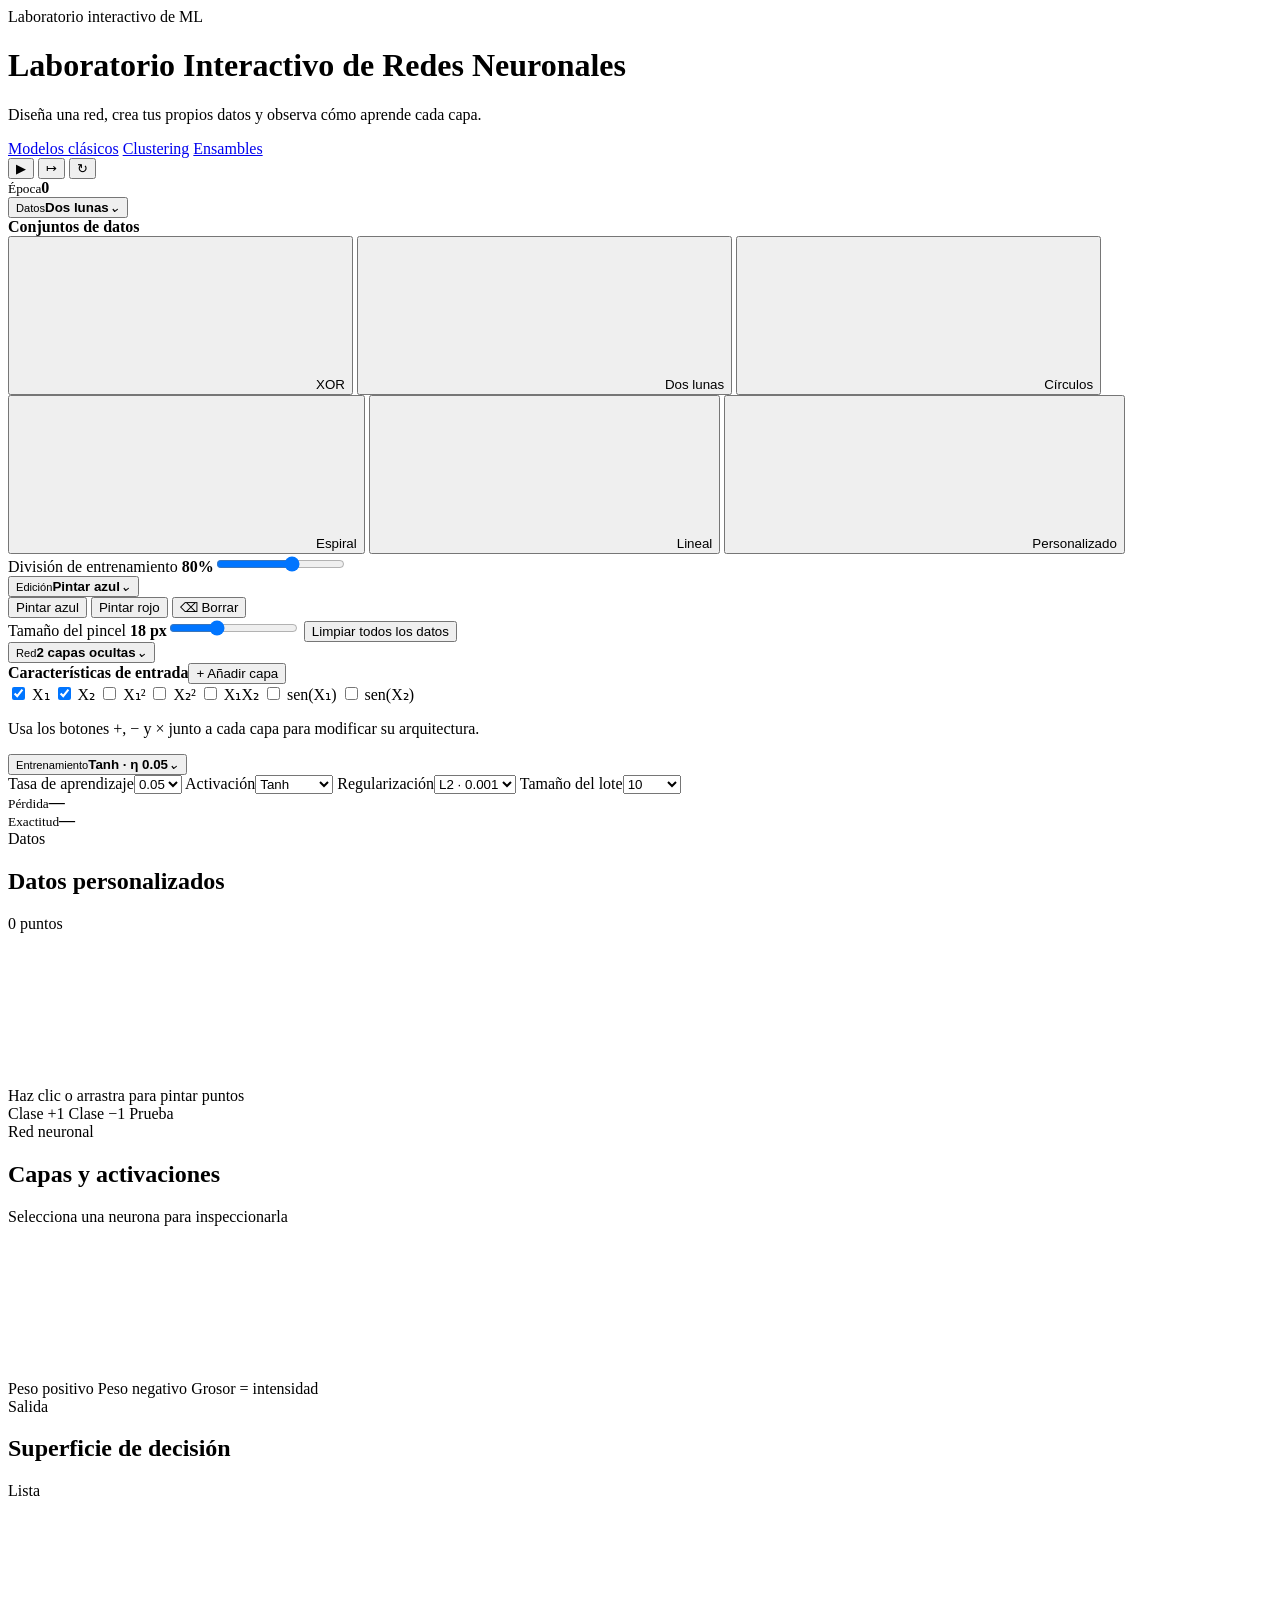
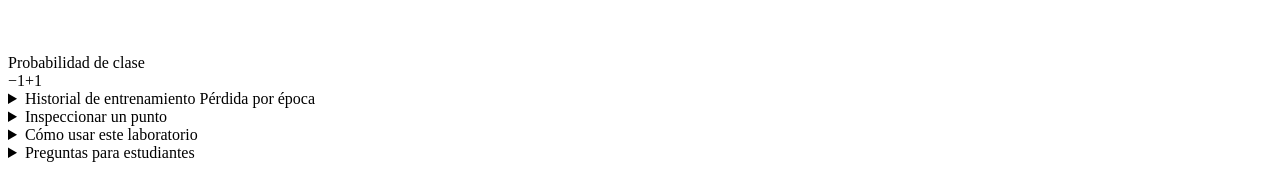
==== 2026/NeuralPlayGround.html @ 1a888f6a "Add files via upload" ====
<!doctype html>
<html lang="es">
<head>
  <meta charset="UTF-8">
  <meta name="viewport" content="width=device-width, initial-scale=1.0">
  <meta name="description" content="Laboratorio interactivo de redes neuronales con datos personalizados.">
  <title>Laboratorio Interactivo de Redes Neuronales</title>
  <link rel="preconnect" href="https://fonts.googleapis.com">
  <link rel="preconnect" href="https://fonts.gstatic.com" crossorigin>
  <link href="https://fonts.googleapis.com/css2?family=DM+Sans:wght@400;500;600;700&family=Manrope:wght@600;700;800&display=swap" rel="stylesheet">
  <link rel="stylesheet" href="neural.css">
</head>
<body>
  <div class="app-shell">
    <header class="hero">
      <div>
        <div class="eyebrow"><span class="pulse-dot"></span> Laboratorio interactivo de ML</div>
        <h1>Laboratorio Interactivo de Redes Neuronales</h1>
        <p>Diseña una red, crea tus propios datos y observa cómo aprende cada capa.</p>
      </div>
      <nav class="app-links">
        <a href="classic.html">Modelos clásicos</a>
        <a href="clustering.html">Clustering</a>
        <a href="index.html">Ensambles</a>
      </nav>
    </header>

    <section class="training-bar">
      <button class="icon-button primary" id="playButton" title="Iniciar o pausar">▶</button>
      <button class="icon-button" id="stepButton" title="Entrenar una época">↦</button>
      <button class="icon-button" id="resetButton" title="Reiniciar la red">↻</button>
      <div class="epoch-readout"><small>Época</small><strong id="epochValue">0</strong></div>

      <div class="top-menu">
        <button class="top-menu-trigger" data-menu="dataMenu"><small>Datos</small><b id="datasetLabel">Dos lunas</b><i>⌄</i></button>
        <div class="top-popover dataset-popover" id="dataMenu">
          <b class="popover-title">Conjuntos de datos</b>
          <div class="dataset-grid" id="datasetGrid">
            <button data-dataset="xor"><canvas></canvas><span>XOR</span></button>
            <button data-dataset="moons" class="active"><canvas></canvas><span>Dos lunas</span></button>
            <button data-dataset="circles"><canvas></canvas><span>Círculos</span></button>
            <button data-dataset="spiral"><canvas></canvas><span>Espiral</span></button>
            <button data-dataset="linear"><canvas></canvas><span>Lineal</span></button>
            <button data-dataset="custom"><canvas></canvas><span>Personalizado</span></button>
          </div>
          <label class="slider-row">División de entrenamiento <b id="splitValue">80%</b><input type="range" id="trainSplit" min="50" max="100" value="80"></label>
        </div>
      </div>

      <div class="top-menu">
        <button class="top-menu-trigger" data-menu="editMenu"><small>Edición</small><b id="toolLabel">Pintar azul</b><i>⌄</i></button>
        <div class="top-popover" id="editMenu">
          <div class="editor-toolbar" id="toolButtons">
            <button class="tool blue active" data-tool="blue"><i></i> Pintar azul</button>
            <button class="tool red" data-tool="red"><i></i> Pintar rojo</button>
            <button class="tool" data-tool="erase">⌫ Borrar</button>
          </div>
          <label class="slider-row">Tamaño del pincel <b id="brushValue">18 px</b><input type="range" id="brushSize" min="5" max="42" value="18"></label>
          <button class="popover-action" id="clearButton">Limpiar todos los datos</button>
        </div>
      </div>

      <div class="top-menu">
        <button class="top-menu-trigger" data-menu="networkMenu"><small>Red</small><b id="networkSummary">2 capas ocultas</b><i>⌄</i></button>
        <div class="top-popover wide-popover" id="networkMenu">
          <div class="popover-header"><b>Características de entrada</b><button class="small-button" id="addLayer">+ Añadir capa</button></div>
          <div class="feature-picker">
            <label><input type="checkbox" data-feature="x" checked> X₁</label>
            <label><input type="checkbox" data-feature="y" checked> X₂</label>
            <label><input type="checkbox" data-feature="x2"> X₁²</label>
            <label><input type="checkbox" data-feature="y2"> X₂²</label>
            <label><input type="checkbox" data-feature="xy"> X₁X₂</label>
            <label><input type="checkbox" data-feature="sinx"> sen(X₁)</label>
            <label><input type="checkbox" data-feature="siny"> sen(X₂)</label>
          </div>
          <p class="popover-note">Usa los botones +, − y × junto a cada capa para modificar su arquitectura.</p>
        </div>
      </div>

      <div class="top-menu">
        <button class="top-menu-trigger" data-menu="trainingMenu"><small>Entrenamiento</small><b id="trainingSummary">Tanh · η 0.05</b><i>⌄</i></button>
        <div class="top-popover training-popover" id="trainingMenu">
          <label>Tasa de aprendizaje<select id="learningRate"><option value="0.01">0.01</option><option value="0.03">0.03</option><option value="0.05" selected>0.05</option><option value="0.1">0.10</option><option value="0.2">0.20</option></select></label>
          <label>Activación<select id="activation"><option value="tanh" selected>Tanh</option><option value="relu">ReLU</option><option value="sigmoid">Sigmoide</option></select></label>
          <label>Regularización<select id="regularization"><option value="0">Ninguna</option><option value="0.001" selected>L2 · 0.001</option><option value="0.01">L2 · 0.01</option><option value="0.1">L2 · 0.1</option></select></label>
          <label>Tamaño del lote<select id="batchSize"><option value="1">1</option><option value="10" selected>10</option><option value="30">30</option><option value="1000">Todos</option></select></label>
        </div>
      </div>

      <div class="metric-pill"><small>Pérdida</small><strong id="lossValue">—</strong></div>
      <div class="metric-pill"><small>Exactitud</small><strong id="accuracyValue">—</strong></div>
    </section>

    <main class="playground">
      <aside class="data-panel panel">
        <div class="panel-heading"><div><span class="kicker">Datos</span><h2>Datos personalizados</h2></div><span id="pointCount">0 puntos</span></div>
        <div class="data-canvas-wrap">
          <canvas id="dataCanvas" aria-label="Lienzo editable de datos"></canvas>
          <div class="canvas-tip">Haz clic o arrastra para pintar puntos</div>
        </div>
        <div class="legend"><span><i class="blue-dot"></i> Clase +1</span><span><i class="red-dot"></i> Clase −1</span><span><i class="test-ring"></i> Prueba</span></div>
      </aside>

      <section class="network-panel panel">
        <div class="panel-heading">
          <div><span class="kicker">Red neuronal</span><h2>Capas y activaciones</h2></div>
          <span class="panel-note">Selecciona una neurona para inspeccionarla</span>
        </div>
        <div class="network-stage">
          <svg id="networkEdges" aria-hidden="true"></svg>
          <div class="network-columns" id="networkColumns"></div>
        </div>
        <div class="network-help">
          <span><i class="weight-line positive"></i> Peso positivo</span>
          <span><i class="weight-line negative"></i> Peso negativo</span>
          <span>Grosor = intensidad</span>
        </div>
      </section>

      <aside class="output-panel panel">
        <div class="panel-heading"><div><span class="kicker">Salida</span><h2>Superficie de decisión</h2></div><span class="status" id="trainingStatus">Lista</span></div>
        <div class="output-canvas-wrap">
          <canvas id="outputCanvas" aria-label="Superficie de decisión de la red neuronal"></canvas>
          <div class="output-label">Probabilidad de clase</div>
        </div>
        <div class="probability-scale"><span>−1</span><i></i><span>+1</span></div>
        <details class="output-dropdown">
          <summary>Historial de entrenamiento <span id="historyLabel">Pérdida por época</span></summary>
          <div class="chart-card"><canvas id="lossChart"></canvas></div>
        </details>
        <details class="output-dropdown">
          <summary>Inspeccionar un punto</summary>
          <div class="prediction-card">
            <div><label>X₁<input type="number" id="predictX" value="0" step=".1"></label><label>X₂<input type="number" id="predictY" value="0" step=".1"></label><button id="predictButton">Predecir</button></div>
            <p id="predictionText">La red está lista para recibir una entrada.</p>
          </div>
        </details>
      </aside>
    </main>

    <section class="lesson-bar">
      <details>
        <summary>Cómo usar este laboratorio</summary>
        <p>Selecciona o pinta datos, edita las capas ocultas y utiliza Reproducir o Paso. Pulsa una neurona para mostrar su mapa de activación.</p>
      </details>
      <details>
        <summary>Preguntas para estudiantes</summary>
        <ol>
          <li>¿Por qué las capas ocultas pueden resolver XOR?</li>
          <li>¿Qué cambia al añadir más neuronas?</li>
          <li>¿Cómo afecta la tasa de aprendizaje a la estabilidad?</li>
          <li>¿Por qué puede bajar la pérdida mientras empeora la prueba?</li>
          <li>¿Cómo modifica la regularización la frontera?</li>
        </ol>
      </details>
    </section>
  </div>
  <script src="neural.js"></script>
</body>
</html>
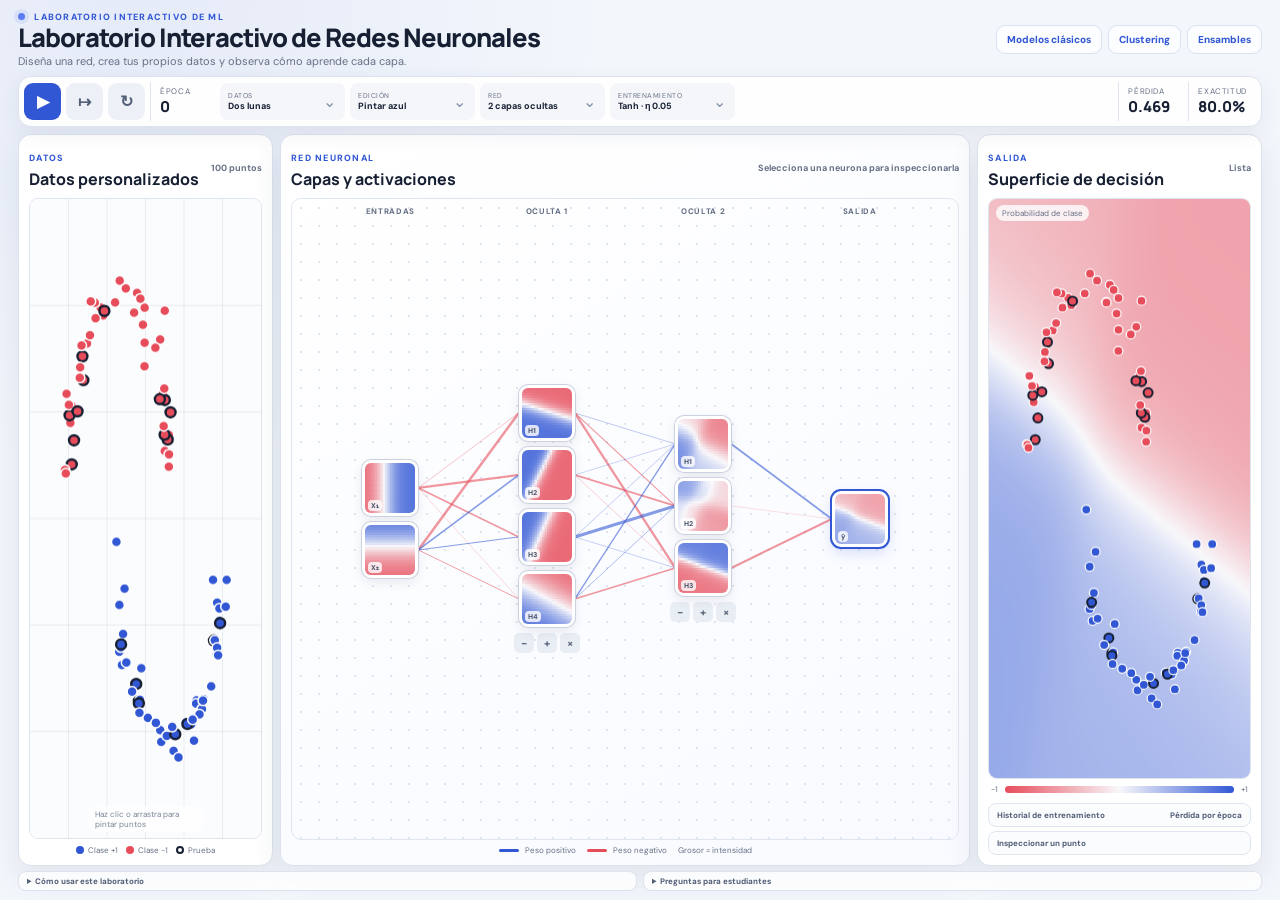
==== commit cbb32c52: "Add files via upload" ====
--- a/2026/NeuralPlayGround.html
+++ b/2026/NeuralPlayGround.html
@@ -41,9 +41,24 @@
             <button data-dataset="circles"><canvas></canvas><span>Círculos</span></button>
             <button data-dataset="spiral"><canvas></canvas><span>Espiral</span></button>
             <button data-dataset="linear"><canvas></canvas><span>Lineal</span></button>
+            <button data-dataset="blobs"><canvas></canvas><span>Nubes</span></button>
+            <button data-dataset="checker"><canvas></canvas><span>Tablero</span></button>
+            <button data-dataset="stripes"><canvas></canvas><span>Franjas</span></button>
+            <button data-dataset="diagonal"><canvas></canvas><span>Diagonal curva</span></button>
+            <button data-dataset="noisy"><canvas></canvas><span>Ruidoso</span></button>
+            <button data-dataset="imbalanced"><canvas></canvas><span>Desbalanceado</span></button>
+            <button data-dataset="rings3"><canvas></canvas><span>Tres anillos</span></button>
+            <button data-dataset="waves"><canvas></canvas><span>Ondas</span></button>
+            <button data-dataset="quadrants"><canvas></canvas><span>Cuadrantes</span></button>
+            <button data-dataset="outliers"><canvas></canvas><span>Atípicos</span></button>
             <button data-dataset="custom"><canvas></canvas><span>Personalizado</span></button>
           </div>
           <label class="slider-row">División de entrenamiento <b id="splitValue">80%</b><input type="range" id="trainSplit" min="50" max="100" value="80"></label>
+          <div class="import-box">
+            <div><b>Importar dataset JSON</b><small>Formato: [{ "x": 1, "y": 2, "label": 1 }]</small></div>
+            <label class="import-button">Seleccionar JSON<input type="file" id="jsonFileInput" accept=".json,application/json"></label>
+            <p id="importMessage"></p>
+          </div>
         </div>
       </div>
 
--- a/2026/neural.css
+++ b/2026/neural.css
@@ -0,0 +1,19 @@
+:root{--ink:#172033;--muted:#667085;--line:#dfe5ef;--blue:#3157d5;--red:#e74c5b;--bg:#f3f6fb;--panel:#fff;--shadow:0 12px 32px rgba(38,54,88,.09)}
+*{box-sizing:border-box}html,body{height:100%;margin:0;overflow:hidden}body{font-family:"DM Sans",sans-serif;color:var(--ink);background:radial-gradient(circle at 10% 0,rgba(49,87,213,.07),transparent 30rem),var(--bg)}
+button,input,select{font:inherit}button{cursor:pointer}.app-shell{height:100vh;display:flex;flex-direction:column;padding:11px 18px 9px;max-width:1800px;margin:auto}
+.hero{display:flex;justify-content:space-between;align-items:center;gap:20px;margin-bottom:8px}.eyebrow,.kicker{color:var(--blue);font-size:9px;font-weight:800;letter-spacing:.14em;text-transform:uppercase}.pulse-dot{display:inline-block;width:7px;height:7px;margin-right:6px;border-radius:50%;background:#5d7bf2;box-shadow:0 0 0 4px rgba(93,123,242,.12)}
+h1{margin:1px 0;font:800 clamp(21px,2vw,29px)/1.1 "Manrope",sans-serif;letter-spacing:-.04em}.hero p{margin:2px 0 0;color:var(--muted);font-size:11px}.app-links{display:flex;gap:6px}.app-links a{padding:7px 10px;border:1px solid #dbe2f3;border-radius:9px;color:var(--blue);background:rgba(255,255,255,.8);text-decoration:none;font-size:10px;font-weight:800}
+.training-bar{position:relative;z-index:30;display:flex;align-items:center;gap:5px;padding:5px;margin-bottom:7px;border:1px solid #dce3ef;border-radius:13px;background:rgba(255,255,255,.95);box-shadow:0 7px 22px rgba(36,51,81,.07)}
+.icon-button{width:37px;height:37px;border:0;border-radius:9px;color:#536078;background:#edf1f7;font-weight:800}.icon-button.primary{color:#fff;background:var(--blue)}.epoch-readout,.metric-pill{min-width:65px;padding:4px 9px;border-left:1px solid var(--line)}.epoch-readout small,.metric-pill small{display:block;color:var(--muted);font-size:8px;text-transform:uppercase;letter-spacing:.08em}.epoch-readout strong,.metric-pill strong{font:800 15px "Manrope",sans-serif}.compact-field{display:flex;align-items:center;gap:6px;color:var(--muted);font-size:9px;font-weight:700}.compact-field select{padding:6px 7px;border:1px solid #d9e0ec;border-radius:7px;color:var(--ink);background:#fbfcfe;font-size:10px}.metric-pill{margin-left:auto}.metric-pill+.metric-pill{margin-left:0}
+.top-menu{position:relative;min-width:125px}.top-menu-trigger{width:100%;height:37px;display:grid;grid-template-columns:1fr 14px;align-content:center;padding:4px 8px;border:0;border-radius:8px;text-align:left;color:var(--ink);background:#f4f6fa}.top-menu-trigger:hover,.top-menu-trigger.open{background:#eaf0ff}.top-menu-trigger small,.top-menu-trigger b{display:block;overflow:hidden;white-space:nowrap;text-overflow:ellipsis}.top-menu-trigger small{color:var(--muted);font-size:7px;text-transform:uppercase;letter-spacing:.08em}.top-menu-trigger b{font-size:9px}.top-menu-trigger i{grid-column:2;grid-row:1/3;align-self:center;color:#8390a6;font-style:normal}
+.top-popover{position:absolute;top:43px;left:0;z-index:80;width:270px;display:none;padding:11px;border:1px solid #dbe2ee;border-radius:11px;background:#fff;box-shadow:0 16px 40px rgba(28,43,72,.18)}.top-popover.open{display:block;animation:menu-pop .14s ease-out}.wide-popover{width:355px}.dataset-popover{width:330px}.training-popover{display:none;grid-template-columns:1fr 1fr;gap:8px;width:310px}.training-popover.open{display:grid}.training-popover label{display:grid;gap:4px;color:var(--muted);font-size:9px;font-weight:700}.training-popover select{padding:7px;border:1px solid #d9e0ec;border-radius:7px;background:#fbfcfe}.popover-title{display:block;margin-bottom:7px;font-size:10px}.popover-header{display:flex;align-items:center;justify-content:space-between;margin-bottom:7px;font-size:10px}.popover-note{margin:8px 0 0;color:var(--muted);font-size:8px;line-height:1.4}.popover-action{width:100%;margin-top:8px;padding:8px;border:0;border-radius:7px;color:#bd3947;background:#fff0f1;font-size:9px;font-weight:800}@keyframes menu-pop{from{opacity:0;transform:translateY(-4px)}}
+.playground{flex:1;min-height:0;display:grid;grid-template-columns:255px minmax(430px,1fr) 285px;gap:7px}.panel{min-height:0;border:1px solid #dce2ed;border-radius:13px;background:var(--panel);box-shadow:var(--shadow);overflow:hidden}.data-panel,.output-panel{display:flex;flex-direction:column;padding:10px}.network-panel{display:flex;flex-direction:column;padding:10px;background:linear-gradient(150deg,#fff,#f8faff)}
+.panel-heading{display:flex;align-items:center;justify-content:space-between;gap:10px;margin-bottom:8px}.panel-heading h2{margin:2px 0 0;font:750 16px "Manrope",sans-serif}.panel-heading>span,.status{color:var(--muted);font-size:9px;font-weight:700}.status.running{color:#209b6c}
+.dataset-grid{display:grid;grid-template-columns:repeat(3,1fr);gap:5px}.dataset-grid button{padding:4px;border:1px solid var(--line);border-radius:8px;color:#566178;background:#fff;font-size:8px;font-weight:700}.dataset-grid button.active{color:var(--blue);border-color:#9dafeb;background:#eef2ff}.dataset-grid canvas{display:block;width:100%;height:42px;margin-bottom:2px;border-radius:5px;background:#f7f8fb}
+.editor-toolbar{display:grid;grid-template-columns:1fr 1fr 1fr;gap:5px;margin-top:8px}.editor-toolbar button{padding:7px 4px;border:1px solid var(--line);border-radius:8px;color:#59657c;background:#f8f9fc;font-size:9px;font-weight:800}.editor-toolbar button.active{border-color:#8da1e8;box-shadow:inset 0 -2px var(--blue);background:#edf1ff}.tool i{display:inline-block;width:8px;height:8px;border-radius:50%;margin-right:3px}.tool.blue i{background:var(--blue)}.tool.red i{background:var(--red)}
+.slider-row,.split-row label{display:grid;grid-template-columns:1fr auto;gap:4px;margin-top:7px;color:var(--muted);font-size:9px}.slider-row b,.split-row b{color:var(--ink)}input[type=range]{grid-column:1/-1;width:100%;accent-color:var(--blue)}.data-canvas-wrap{position:relative;flex:1;min-height:250px;border:1px solid var(--line);border-radius:9px;overflow:hidden;background:#fbfcfe}.data-canvas-wrap canvas{display:block;width:100%;height:100%;cursor:crosshair}.canvas-tip{position:absolute;left:50%;bottom:6px;transform:translateX(-50%);padding:3px 7px;border-radius:10px;color:#7a8497;background:rgba(255,255,255,.82);font-size:8px;pointer-events:none}.split-row{display:grid;grid-template-columns:1fr auto;align-items:end;gap:7px}.split-row button,.small-button,.prediction-card button{padding:7px 9px;border:0;border-radius:7px;color:#4d5870;background:#edf1f7;font-size:9px;font-weight:800}.legend{display:flex;justify-content:center;gap:8px;margin-top:6px;color:var(--muted);font-size:8px}.legend span{display:flex;align-items:center;gap:4px}.blue-dot,.red-dot,.test-ring{width:8px;height:8px;border-radius:50%;display:inline-block}.blue-dot{background:var(--blue)}.red-dot{background:var(--red)}.test-ring{border:2px solid #172033}
+.feature-picker{display:flex;align-items:center;flex-wrap:wrap;gap:5px;padding:6px 8px;border:1px solid var(--line);border-radius:9px;background:#fff}.feature-picker>span{margin-right:4px;color:var(--muted);font-size:9px;font-weight:800;text-transform:uppercase}.feature-picker label{padding:3px 5px;border-radius:5px;color:#536078;background:#f2f4f8;font-size:9px;font-weight:700}.feature-picker input{accent-color:var(--blue)}
+.network-stage{position:relative;flex:1;min-height:0;border:1px solid var(--line);border-radius:10px;overflow:auto;background:radial-gradient(circle,#dfe5f0 1px,transparent 1px);background-size:18px 18px}.network-stage svg{position:absolute;inset:0;width:100%;height:100%;pointer-events:none}.network-columns{position:relative;z-index:2;display:flex;justify-content:space-around;align-items:stretch;min-width:510px;height:100%;padding:14px 20px}.layer{display:flex;flex-direction:column;align-items:center;justify-content:center;gap:6px;min-width:74px}.layer-title{position:absolute;top:7px;color:#667085;font-size:8px;font-weight:800;text-transform:uppercase;letter-spacing:.08em}.neuron{position:relative;width:56px;height:56px;padding:0;border:3px solid #fff;border-radius:9px;overflow:hidden;background:#eef1f7;box-shadow:0 0 0 1px #cad2e0,0 4px 11px rgba(38,53,84,.1)}.neuron.active{box-shadow:0 0 0 2px var(--blue),0 5px 14px rgba(49,87,213,.2)}.neuron canvas{width:100%;height:100%;display:block}.neuron span{position:absolute;left:3px;bottom:2px;padding:1px 3px;border-radius:4px;color:#47536b;background:rgba(255,255,255,.8);font-size:7px;font-weight:800}.layer-controls{display:flex;gap:3px}.layer-controls button{width:20px;height:20px;padding:0;border:0;border-radius:5px;color:#5d687d;background:#e9edf4;font-size:11px;font-weight:800}.network-help{display:flex;justify-content:center;gap:11px;padding-top:5px;color:var(--muted);font-size:8px}.weight-line{display:inline-block;width:20px;height:3px;margin-right:4px;vertical-align:middle;border-radius:3px}.weight-line.positive{background:#3157d5}.weight-line.negative{background:#e74c5b}.panel-note{color:var(--muted);font-size:8px}
+.output-canvas-wrap{position:relative;flex:1;min-height:250px;border:1px solid var(--line);border-radius:9px;overflow:hidden;background:#fafbfe}.output-canvas-wrap canvas{display:block;width:100%;height:100%}.output-label{position:absolute;top:6px;left:7px;padding:3px 6px;border-radius:8px;color:#657087;background:rgba(255,255,255,.8);font-size:8px}.probability-scale{display:flex;align-items:center;gap:7px;margin:5px 3px;color:var(--muted);font-size:8px}.probability-scale i{flex:1;height:7px;border-radius:7px;background:linear-gradient(90deg,#e74c5b,#f8f8fb,#3157d5)}.chart-card,.prediction-card{padding:6px;background:#fbfcfe}.chart-heading{display:flex;justify-content:space-between;color:#667085;font-size:8px}.chart-heading b{color:var(--ink)}#lossChart{display:block;width:100%;height:65px}.prediction-card>div{display:grid;grid-template-columns:1fr 1fr auto;gap:5px}.prediction-card label{color:var(--muted);font-size:8px}.prediction-card input{width:100%;margin-top:2px;padding:5px;border:1px solid #d9e0eb;border-radius:6px}.prediction-card p{margin:5px 0 0;color:#566178;font-size:9px;line-height:1.35}.output-dropdown{margin-top:4px;border:1px solid var(--line);border-radius:8px;background:#fbfcfe;overflow:hidden}.output-dropdown>summary{display:flex;justify-content:space-between;padding:6px 8px;color:#536078;font-size:8px;font-weight:800;cursor:pointer;list-style:none}.output-dropdown>summary::-webkit-details-marker{display:none}.output-dropdown[open]>summary{color:var(--blue);border-bottom:1px solid var(--line)}
+.lesson-bar{display:flex;gap:6px;margin-top:5px}.lesson-bar details{flex:1;padding:4px 8px;border:1px solid #dce3ef;border-radius:8px;background:rgba(255,255,255,.83);font-size:8px}.lesson-bar summary{color:#536078;font-weight:800;cursor:pointer}.lesson-bar p,.lesson-bar ol{margin:5px 0 0;color:var(--muted);line-height:1.4}
+@media(max-width:1100px){html,body{overflow:auto}.app-shell{height:auto;min-height:100vh}.playground{grid-template-columns:280px 1fr}.output-panel{grid-column:1/-1;min-height:500px}.network-stage{height:520px;flex:none}}@media(max-width:720px){.hero{align-items:flex-start}.hero p{display:none}.app-links{flex-wrap:wrap;justify-content:flex-end}.training-bar{flex-wrap:wrap}.compact-field{flex:1}.playground{display:block}.panel{min-height:500px;margin-bottom:8px}.data-panel{height:650px}.network-panel{height:650px}.output-panel{height:650px}.lesson-bar{display:block}.lesson-bar details{margin-top:5px}}
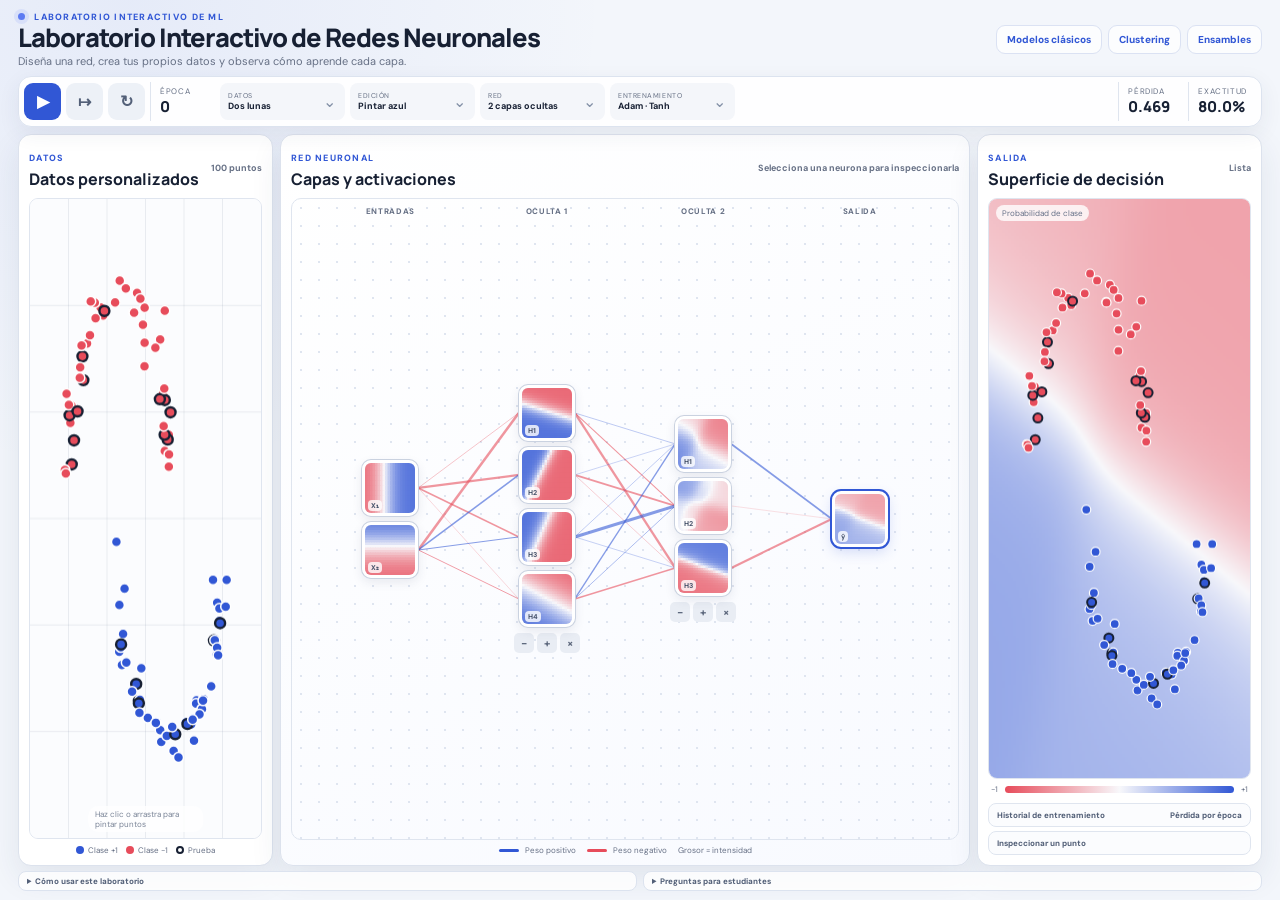
==== commit e98a44d1: "Add files via upload" ====
--- a/2026/NeuralPlayGround.html
+++ b/2026/NeuralPlayGround.html
@@ -95,10 +95,12 @@
       <div class="top-menu">
         <button class="top-menu-trigger" data-menu="trainingMenu"><small>Entrenamiento</small><b id="trainingSummary">Tanh · η 0.05</b><i>⌄</i></button>
         <div class="top-popover training-popover" id="trainingMenu">
+          <label>Optimizador<select id="optimizer"><option value="sgd">SGD</option><option value="momentum">Momentum</option><option value="rmsprop">RMSProp</option><option value="adam" selected>Adam</option></select></label>
           <label>Tasa de aprendizaje<select id="learningRate"><option value="0.01">0.01</option><option value="0.03">0.03</option><option value="0.05" selected>0.05</option><option value="0.1">0.10</option><option value="0.2">0.20</option></select></label>
           <label>Activación<select id="activation"><option value="tanh" selected>Tanh</option><option value="relu">ReLU</option><option value="sigmoid">Sigmoide</option></select></label>
           <label>Regularización<select id="regularization"><option value="0">Ninguna</option><option value="0.001" selected>L2 · 0.001</option><option value="0.01">L2 · 0.01</option><option value="0.1">L2 · 0.1</option></select></label>
           <label>Tamaño del lote<select id="batchSize"><option value="1">1</option><option value="10" selected>10</option><option value="30">30</option><option value="1000">Todos</option></select></label>
+          <label class="stop-option"><input type="checkbox" id="stopAtPerfect" checked> Detener al alcanzar 100% de exactitud</label>
         </div>
       </div>
 
--- a/2026/neural.css
+++ b/2026/neural.css
@@ -6,10 +6,10 @@
 .training-bar{position:relative;z-index:30;display:flex;align-items:center;gap:5px;padding:5px;margin-bottom:7px;border:1px solid #dce3ef;border-radius:13px;background:rgba(255,255,255,.95);box-shadow:0 7px 22px rgba(36,51,81,.07)}
 .icon-button{width:37px;height:37px;border:0;border-radius:9px;color:#536078;background:#edf1f7;font-weight:800}.icon-button.primary{color:#fff;background:var(--blue)}.epoch-readout,.metric-pill{min-width:65px;padding:4px 9px;border-left:1px solid var(--line)}.epoch-readout small,.metric-pill small{display:block;color:var(--muted);font-size:8px;text-transform:uppercase;letter-spacing:.08em}.epoch-readout strong,.metric-pill strong{font:800 15px "Manrope",sans-serif}.compact-field{display:flex;align-items:center;gap:6px;color:var(--muted);font-size:9px;font-weight:700}.compact-field select{padding:6px 7px;border:1px solid #d9e0ec;border-radius:7px;color:var(--ink);background:#fbfcfe;font-size:10px}.metric-pill{margin-left:auto}.metric-pill+.metric-pill{margin-left:0}
 .top-menu{position:relative;min-width:125px}.top-menu-trigger{width:100%;height:37px;display:grid;grid-template-columns:1fr 14px;align-content:center;padding:4px 8px;border:0;border-radius:8px;text-align:left;color:var(--ink);background:#f4f6fa}.top-menu-trigger:hover,.top-menu-trigger.open{background:#eaf0ff}.top-menu-trigger small,.top-menu-trigger b{display:block;overflow:hidden;white-space:nowrap;text-overflow:ellipsis}.top-menu-trigger small{color:var(--muted);font-size:7px;text-transform:uppercase;letter-spacing:.08em}.top-menu-trigger b{font-size:9px}.top-menu-trigger i{grid-column:2;grid-row:1/3;align-self:center;color:#8390a6;font-style:normal}
-.top-popover{position:absolute;top:43px;left:0;z-index:80;width:270px;display:none;padding:11px;border:1px solid #dbe2ee;border-radius:11px;background:#fff;box-shadow:0 16px 40px rgba(28,43,72,.18)}.top-popover.open{display:block;animation:menu-pop .14s ease-out}.wide-popover{width:355px}.dataset-popover{width:330px}.training-popover{display:none;grid-template-columns:1fr 1fr;gap:8px;width:310px}.training-popover.open{display:grid}.training-popover label{display:grid;gap:4px;color:var(--muted);font-size:9px;font-weight:700}.training-popover select{padding:7px;border:1px solid #d9e0ec;border-radius:7px;background:#fbfcfe}.popover-title{display:block;margin-bottom:7px;font-size:10px}.popover-header{display:flex;align-items:center;justify-content:space-between;margin-bottom:7px;font-size:10px}.popover-note{margin:8px 0 0;color:var(--muted);font-size:8px;line-height:1.4}.popover-action{width:100%;margin-top:8px;padding:8px;border:0;border-radius:7px;color:#bd3947;background:#fff0f1;font-size:9px;font-weight:800}@keyframes menu-pop{from{opacity:0;transform:translateY(-4px)}}
+.top-popover{position:absolute;top:43px;left:0;z-index:80;width:270px;display:none;padding:11px;border:1px solid #dbe2ee;border-radius:11px;background:#fff;box-shadow:0 16px 40px rgba(28,43,72,.18)}.top-popover.open{display:block;animation:menu-pop .14s ease-out}.wide-popover{width:355px}.dataset-popover{width:440px;max-height:calc(100vh - 125px);overflow:auto}.training-popover{display:none;grid-template-columns:1fr 1fr;gap:8px;width:330px}.training-popover.open{display:grid}.training-popover label{display:grid;gap:4px;color:var(--muted);font-size:9px;font-weight:700}.training-popover select{padding:7px;border:1px solid #d9e0ec;border-radius:7px;background:#fbfcfe}.training-popover .stop-option{grid-column:1/-1;display:flex;align-items:center;gap:6px;padding:7px;border-radius:7px;background:#f3f6fc}.training-popover .stop-option input{accent-color:var(--blue)}.popover-title{display:block;margin-bottom:7px;font-size:10px}.popover-header{display:flex;align-items:center;justify-content:space-between;margin-bottom:7px;font-size:10px}.popover-note{margin:8px 0 0;color:var(--muted);font-size:8px;line-height:1.4}.popover-action{width:100%;margin-top:8px;padding:8px;border:0;border-radius:7px;color:#bd3947;background:#fff0f1;font-size:9px;font-weight:800}@keyframes menu-pop{from{opacity:0;transform:translateY(-4px)}}
 .playground{flex:1;min-height:0;display:grid;grid-template-columns:255px minmax(430px,1fr) 285px;gap:7px}.panel{min-height:0;border:1px solid #dce2ed;border-radius:13px;background:var(--panel);box-shadow:var(--shadow);overflow:hidden}.data-panel,.output-panel{display:flex;flex-direction:column;padding:10px}.network-panel{display:flex;flex-direction:column;padding:10px;background:linear-gradient(150deg,#fff,#f8faff)}
 .panel-heading{display:flex;align-items:center;justify-content:space-between;gap:10px;margin-bottom:8px}.panel-heading h2{margin:2px 0 0;font:750 16px "Manrope",sans-serif}.panel-heading>span,.status{color:var(--muted);font-size:9px;font-weight:700}.status.running{color:#209b6c}
-.dataset-grid{display:grid;grid-template-columns:repeat(3,1fr);gap:5px}.dataset-grid button{padding:4px;border:1px solid var(--line);border-radius:8px;color:#566178;background:#fff;font-size:8px;font-weight:700}.dataset-grid button.active{color:var(--blue);border-color:#9dafeb;background:#eef2ff}.dataset-grid canvas{display:block;width:100%;height:42px;margin-bottom:2px;border-radius:5px;background:#f7f8fb}
+.dataset-grid{display:grid;grid-template-columns:repeat(4,1fr);gap:5px}.dataset-grid button{padding:4px;border:1px solid var(--line);border-radius:8px;color:#566178;background:#fff;font-size:8px;font-weight:700}.dataset-grid button.active{color:var(--blue);border-color:#9dafeb;background:#eef2ff}.dataset-grid canvas{display:block;width:100%;height:38px;margin-bottom:2px;border-radius:5px;background:#f7f8fb}.import-box{display:grid;grid-template-columns:1fr auto;align-items:center;gap:7px;margin-top:9px;padding:8px;border:1px dashed #cbd4e4;border-radius:8px;background:#f8faff}.import-box b,.import-box small{display:block}.import-box b{font-size:9px}.import-box small{margin-top:2px;color:var(--muted);font-size:7px}.import-button{padding:7px 9px;border-radius:7px;color:#fff;background:var(--blue);font-size:8px;font-weight:800;cursor:pointer}.import-button input{display:none}.import-box p{grid-column:1/-1;margin:0;color:var(--muted);font-size:8px}.import-box p.error{color:#c33d4b}.import-box p.success{color:#1c8b62}
 .editor-toolbar{display:grid;grid-template-columns:1fr 1fr 1fr;gap:5px;margin-top:8px}.editor-toolbar button{padding:7px 4px;border:1px solid var(--line);border-radius:8px;color:#59657c;background:#f8f9fc;font-size:9px;font-weight:800}.editor-toolbar button.active{border-color:#8da1e8;box-shadow:inset 0 -2px var(--blue);background:#edf1ff}.tool i{display:inline-block;width:8px;height:8px;border-radius:50%;margin-right:3px}.tool.blue i{background:var(--blue)}.tool.red i{background:var(--red)}
 .slider-row,.split-row label{display:grid;grid-template-columns:1fr auto;gap:4px;margin-top:7px;color:var(--muted);font-size:9px}.slider-row b,.split-row b{color:var(--ink)}input[type=range]{grid-column:1/-1;width:100%;accent-color:var(--blue)}.data-canvas-wrap{position:relative;flex:1;min-height:250px;border:1px solid var(--line);border-radius:9px;overflow:hidden;background:#fbfcfe}.data-canvas-wrap canvas{display:block;width:100%;height:100%;cursor:crosshair}.canvas-tip{position:absolute;left:50%;bottom:6px;transform:translateX(-50%);padding:3px 7px;border-radius:10px;color:#7a8497;background:rgba(255,255,255,.82);font-size:8px;pointer-events:none}.split-row{display:grid;grid-template-columns:1fr auto;align-items:end;gap:7px}.split-row button,.small-button,.prediction-card button{padding:7px 9px;border:0;border-radius:7px;color:#4d5870;background:#edf1f7;font-size:9px;font-weight:800}.legend{display:flex;justify-content:center;gap:8px;margin-top:6px;color:var(--muted);font-size:8px}.legend span{display:flex;align-items:center;gap:4px}.blue-dot,.red-dot,.test-ring{width:8px;height:8px;border-radius:50%;display:inline-block}.blue-dot{background:var(--blue)}.red-dot{background:var(--red)}.test-ring{border:2px solid #172033}
 .feature-picker{display:flex;align-items:center;flex-wrap:wrap;gap:5px;padding:6px 8px;border:1px solid var(--line);border-radius:9px;background:#fff}.feature-picker>span{margin-right:4px;color:var(--muted);font-size:9px;font-weight:800;text-transform:uppercase}.feature-picker label{padding:3px 5px;border-radius:5px;color:#536078;background:#f2f4f8;font-size:9px;font-weight:700}.feature-picker input{accent-color:var(--blue)}
